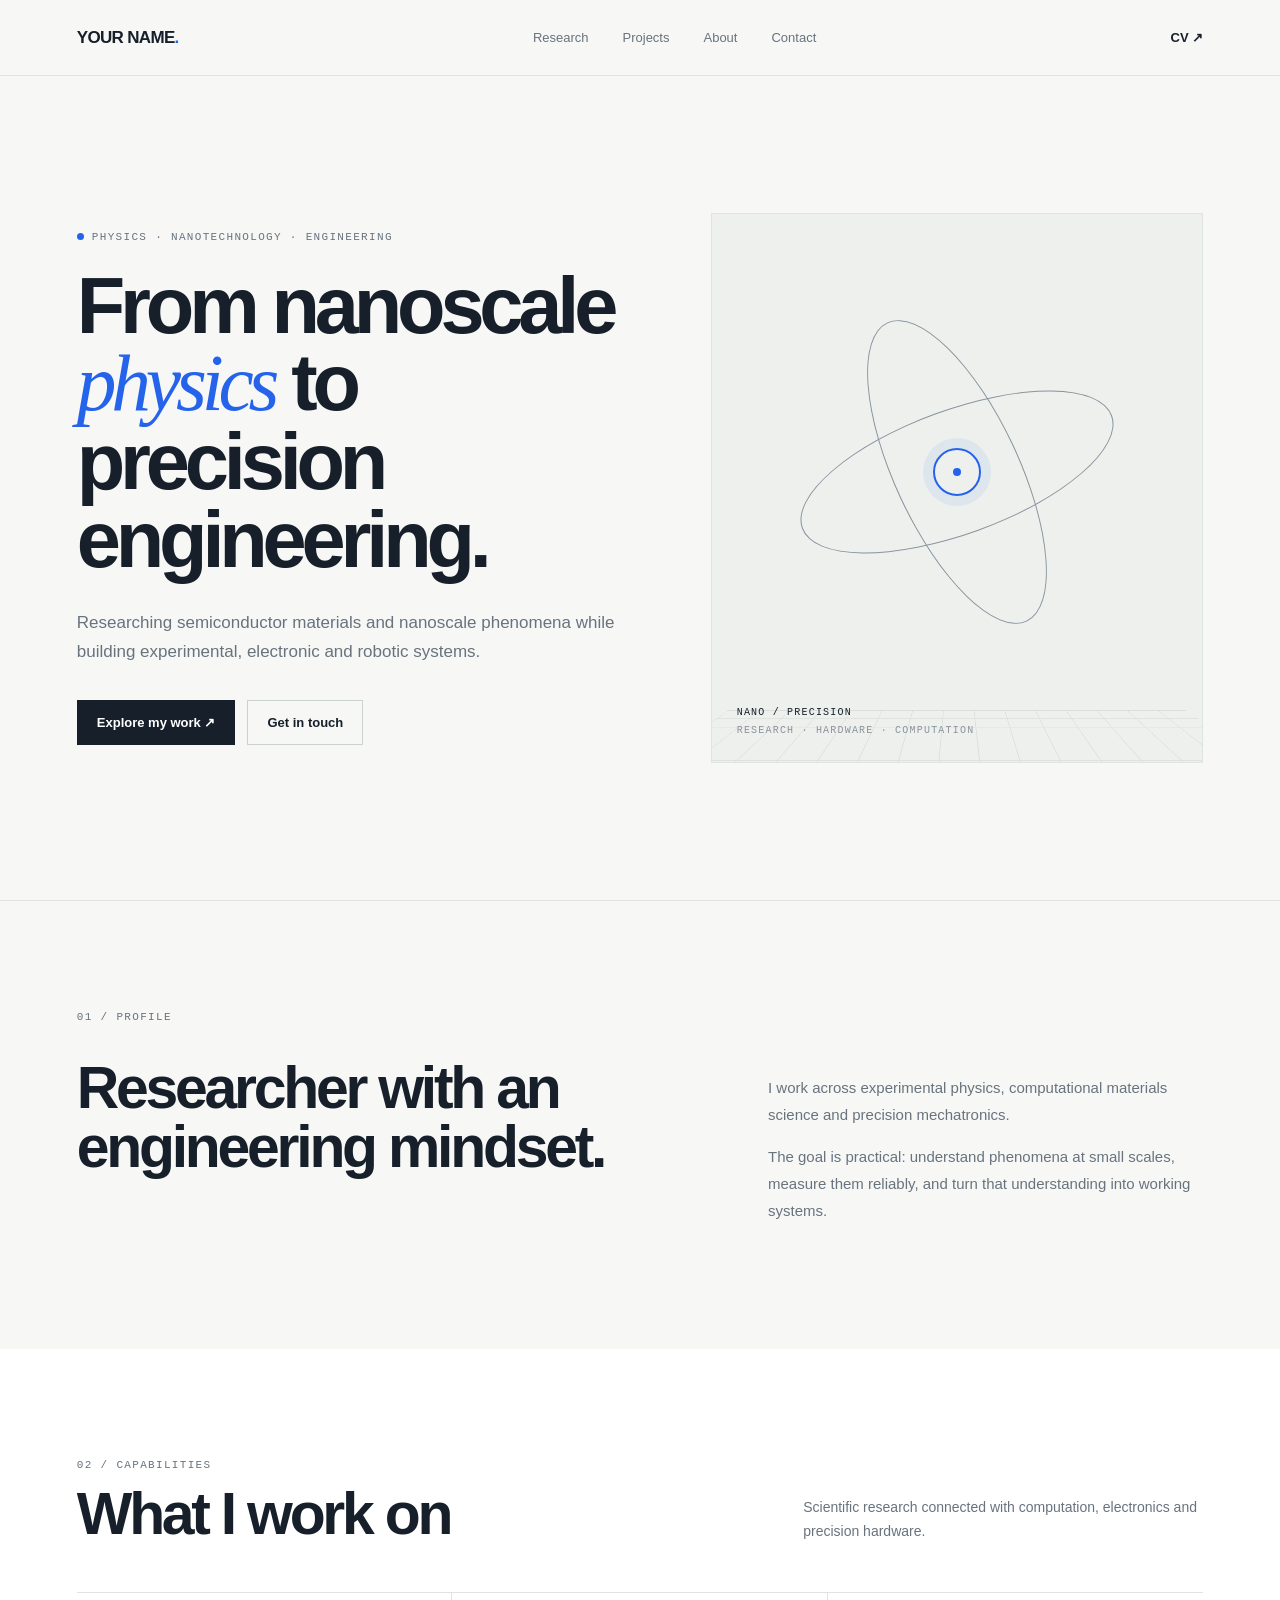
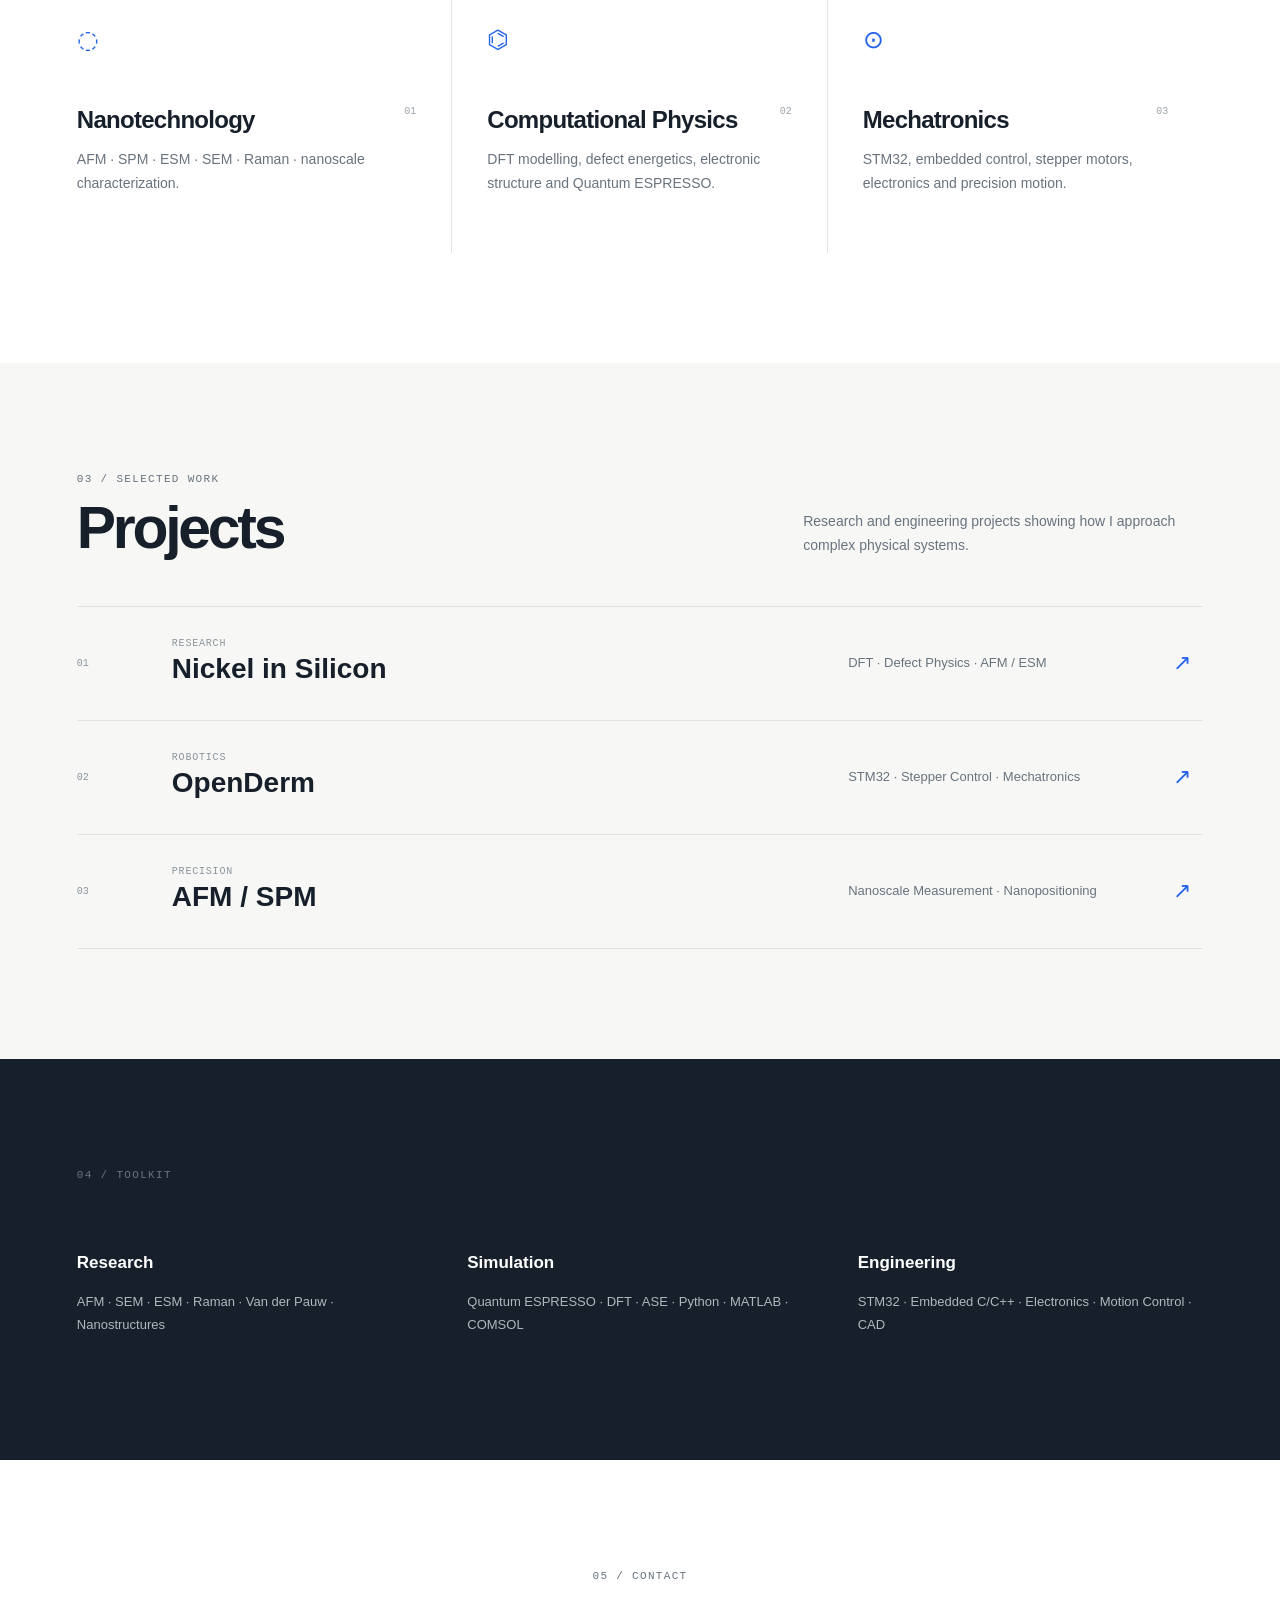
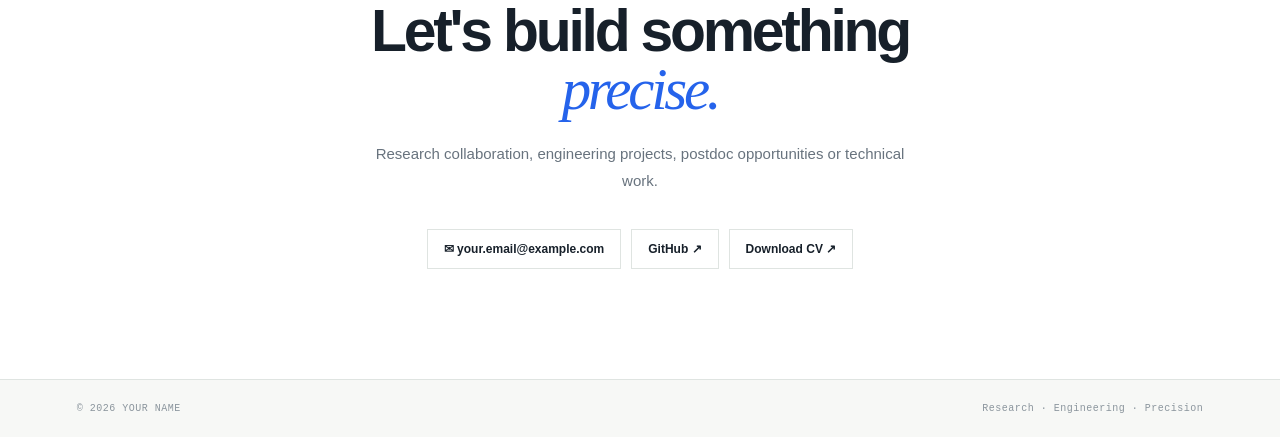
==== index.html @ 4d1fd1a1 "Add files via upload" ====
<!DOCTYPE html>
<html lang="en">
<head>
<meta charset="UTF-8">
<meta name="viewport" content="width=device-width, initial-scale=1.0">
<title>Your Name — Research & Engineering</title>
<style>
:root{
  --bg:#f7f8f6; --paper:#fff; --ink:#17202a; --muted:#68737e;
  --line:#dfe4e1; --accent:#2563eb; --soft:#edf3ff;
}
*{box-sizing:border-box}
html{scroll-behavior:smooth}
body{margin:0;background:var(--bg);color:var(--ink);font-family:Inter,Arial,sans-serif}
a{text-decoration:none;color:inherit}
.nav{position:sticky;top:0;z-index:20;height:76px;padding:0 6vw;display:flex;align-items:center;justify-content:space-between;background:rgba(247,248,246,.93);backdrop-filter:blur(12px);border-bottom:1px solid var(--line)}
.logo{font-size:17px;font-weight:700;letter-spacing:-.04em}.logo b{color:var(--accent)}
.navlinks{display:flex;gap:34px;font-size:13px;color:var(--muted)}
.navlinks a:hover{color:var(--ink)}
.cv{font-size:13px;font-weight:700}
.hero{max-width:1450px;margin:auto;min-height:calc(100vh - 76px);padding:8vh 6vw;display:grid;grid-template-columns:1.05fr .95fr;gap:7vw;align-items:center}
.kicker{font:11px "Courier New",monospace;letter-spacing:.12em;color:var(--muted)}
.kicker i{display:inline-block;width:7px;height:7px;background:var(--accent);border-radius:50%;margin-right:8px}
h1{font-size:clamp(52px,6.2vw,88px);line-height:.98;letter-spacing:-.065em;margin:24px 0 30px;font-weight:700}
h1 em,h2 em{font-family:Georgia,serif;font-weight:400;color:var(--accent)}
.lead{max-width:590px;color:var(--muted);font-size:17px;line-height:1.7}
.actions{display:flex;gap:12px;margin-top:34px}
.btn{padding:14px 19px;border:1px solid #ccd3cf;font-size:13px;font-weight:700;display:inline-flex;gap:9px;align-items:center}
.btn.primary{background:var(--ink);color:#fff;border-color:var(--ink)}
.btn.secondary:hover{background:#fff}
.visual{height:550px;border:1px solid var(--line);background:#edf0ed;position:relative;overflow:hidden}
.grid{position:absolute;inset:-20%;background-image:linear-gradient(#d9dfdb 1px,transparent 1px),linear-gradient(90deg,#d9dfdb 1px,transparent 1px);background-size:46px 46px;transform:perspective(550px) rotateX(60deg) scale(1.35);transform-origin:center bottom;top:32%}
.orbit{position:absolute;left:50%;top:47%;width:330px;height:125px;border:1px solid #87939e;border-radius:50%;transform:translate(-50%,-50%) rotate(-20deg)}
.orbit.two{transform:translate(-50%,-50%) rotate(65deg)}
.core{position:absolute;left:50%;top:47%;width:48px;height:48px;border:2px solid var(--accent);border-radius:50%;transform:translate(-50%,-50%);box-shadow:0 0 0 10px rgba(37,99,235,.07)}
.core:after{content:"";position:absolute;left:50%;top:50%;width:8px;height:8px;border-radius:50%;background:var(--accent);transform:translate(-50%,-50%)}
.vlabel{position:absolute;left:25px;bottom:22px;font:10px/1.8 "Courier New",monospace;letter-spacing:.12em}
.vlabel span{color:#8a949c}
section{padding:110px 6vw;max-width:1450px;margin:auto}
.profile{border-top:1px solid var(--line)}
.profilegrid{display:grid;grid-template-columns:1.15fr .85fr;gap:8vw;margin-top:36px}
h2{font-size:clamp(40px,4.6vw,64px);line-height:1;letter-spacing:-.055em;margin:0}
.copy{color:var(--muted);font-size:15px;line-height:1.8}
.capabilities{background:#fff;max-width:none}
.cap-inner,.projects-inner,.skills-inner{max-width:1330px;margin:auto}
.sectionhead{display:flex;justify-content:space-between;align-items:end;gap:30px;margin-bottom:48px}
.sectionhead>p{max-width:400px;color:var(--muted);font-size:14px;line-height:1.7;margin:0}
.cards{display:grid;grid-template-columns:repeat(3,1fr);border-top:1px solid var(--line)}
.card{padding:32px 35px 28px 0;border-right:1px solid var(--line);min-height:260px}
.card+.card{padding-left:35px}.card:last-child{border-right:0}
.card .num{float:right;font:10px "Courier New";color:#9ca5ac}
.icon{font-size:25px;color:var(--accent);margin-bottom:52px}
.card h3{font-size:24px;margin:0 0 12px;letter-spacing:-.03em}.card p{font-size:14px;color:var(--muted);line-height:1.7}
.projectrow{display:grid;grid-template-columns:70px 1fr 300px 30px;gap:25px;align-items:center;padding:31px 0;border-top:1px solid var(--line)}
.projectrow:last-child{border-bottom:1px solid var(--line)}
.pnum,.ptype{font:10px "Courier New";color:#8b959d}.ptype{letter-spacing:.08em}
.projectrow h3{font-size:28px;margin:4px 0}.projectrow p{margin:0;color:var(--muted);font-size:13px;line-height:1.6}.arrow{font-size:22px;color:var(--accent)}
.skills{background:var(--ink);color:#fff;max-width:none}
.skillgrid{display:grid;grid-template-columns:repeat(3,1fr);gap:45px;margin-top:55px}
.skill h3{font-size:17px}.skill p{color:#aeb7bf;line-height:1.8;font-size:13px}
.contact{text-align:center;background:#fff;max-width:none}
.contact h2{margin:20px 0}.contact .copy{max-width:550px;margin:0 auto 35px}
.links{display:flex;justify-content:center;flex-wrap:wrap;gap:10px}.links a{border:1px solid var(--line);padding:12px 16px;font-size:12px;font-weight:600}.links a:hover{background:var(--bg)}
footer{border-top:1px solid var(--line);padding:23px 6vw;display:flex;justify-content:space-between;color:#8b959d;font:10px "Courier New";letter-spacing:.05em}
@media(max-width:850px){
 .nav{padding:0 5vw}.navlinks{display:none}
 .hero{grid-template-columns:1fr;padding:65px 5vw}.visual{height:390px}
 section{padding:75px 5vw}.profilegrid,.cards,.skillgrid{grid-template-columns:1fr}
 .card,.card+.card{padding:28px 0;border-right:0;border-bottom:1px solid var(--line)}.card:last-child{border-bottom:0}
 .sectionhead{display:block}.sectionhead>p{margin-top:20px}
 .projectrow{grid-template-columns:42px 1fr 25px}.projectrow p{display:none}
 footer{flex-direction:column;gap:8px}
}
</style>
</head>
<body>

<header class="nav">
  <a class="logo" href="#">YOUR NAME<b>.</b></a>
  <nav class="navlinks">
    <a href="#research">Research</a>
    <a href="#projects">Projects</a>
    <a href="#about">About</a>
    <a href="#contact">Contact</a>
  </nav>
  <a class="cv" href="#contact">CV ↗</a>
</header>

<main>
<section class="hero">
  <div>
    <div class="kicker"><i></i>PHYSICS · NANOTECHNOLOGY · ENGINEERING</div>
    <h1>From nanoscale<br><em>physics</em> to precision<br>engineering.</h1>
    <p class="lead">Researching semiconductor materials and nanoscale phenomena while building experimental, electronic and robotic systems.</p>
    <div class="actions">
      <a class="btn primary" href="#projects">Explore my work ↗</a>
      <a class="btn secondary" href="#contact">Get in touch</a>
    </div>
  </div>
  <div class="visual">
    <div class="grid"></div>
    <div class="orbit"></div><div class="orbit two"></div><div class="core"></div>
    <div class="vlabel">NANO / PRECISION<br><span>RESEARCH · HARDWARE · COMPUTATION</span></div>
  </div>
</section>

<section class="profile" id="about">
  <div class="kicker">01 / PROFILE</div>
  <div class="profilegrid">
    <h2>Researcher with an<br><span>engineering mindset.</span></h2>
    <div class="copy">
      <p>I work across experimental physics, computational materials science and precision mechatronics.</p>
      <p>The goal is practical: understand phenomena at small scales, measure them reliably, and turn that understanding into working systems.</p>
    </div>
  </div>
</section>

<section class="capabilities" id="research">
<div class="cap-inner">
  <div class="sectionhead">
    <div><div class="kicker">02 / CAPABILITIES</div><h2 style="margin-top:14px">What I work on</h2></div>
    <p>Scientific research connected with computation, electronics and precision hardware.</p>
  </div>
  <div class="cards">
    <article class="card"><div class="icon">◌</div><span class="num">01</span><h3>Nanotechnology</h3><p>AFM · SPM · ESM · SEM · Raman · nanoscale characterization.</p></article>
    <article class="card"><div class="icon">⌬</div><span class="num">02</span><h3>Computational Physics</h3><p>DFT modelling, defect energetics, electronic structure and Quantum ESPRESSO.</p></article>
    <article class="card"><div class="icon">⊙</div><span class="num">03</span><h3>Mechatronics</h3><p>STM32, embedded control, stepper motors, electronics and precision motion.</p></article>
  </div>
</div>
</section>

<section class="projects" id="projects">
<div class="projects-inner">
  <div class="sectionhead">
    <div><div class="kicker">03 / SELECTED WORK</div><h2 style="margin-top:14px">Projects</h2></div>
    <p>Research and engineering projects showing how I approach complex physical systems.</p>
  </div>
  <div class="projectrow"><div class="pnum">01</div><div><div class="ptype">RESEARCH</div><h3>Nickel in Silicon</h3></div><p>DFT · Defect Physics · AFM / ESM</p><div class="arrow">↗</div></div>
  <div class="projectrow"><div class="pnum">02</div><div><div class="ptype">ROBOTICS</div><h3>OpenDerm</h3></div><p>STM32 · Stepper Control · Mechatronics</p><div class="arrow">↗</div></div>
  <div class="projectrow"><div class="pnum">03</div><div><div class="ptype">PRECISION</div><h3>AFM / SPM</h3></div><p>Nanoscale Measurement · Nanopositioning</p><div class="arrow">↗</div></div>
</div>
</section>

<section class="skills">
<div class="skills-inner">
  <div class="kicker">04 / TOOLKIT</div>
  <div class="skillgrid">
    <div class="skill"><h3>Research</h3><p>AFM · SEM · ESM · Raman · Van der Pauw · Nanostructures</p></div>
    <div class="skill"><h3>Simulation</h3><p>Quantum ESPRESSO · DFT · ASE · Python · MATLAB · COMSOL</p></div>
    <div class="skill"><h3>Engineering</h3><p>STM32 · Embedded C/C++ · Electronics · Motion Control · CAD</p></div>
  </div>
</div>
</section>

<section class="contact" id="contact">
  <div class="kicker">05 / CONTACT</div>
  <h2>Let's build something<br><em>precise.</em></h2>
  <p class="copy">Research collaboration, engineering projects, postdoc opportunities or technical work.</p>
  <div class="links">
    <a href="mailto:your.email@example.com">✉ your.email@example.com</a>
    <a href="#">GitHub ↗</a>
    <a href="#">Download CV ↗</a>
  </div>
</section>
</main>

<footer><span>© 2026 YOUR NAME</span><span>Research · Engineering · Precision</span></footer>
</body>
</html>
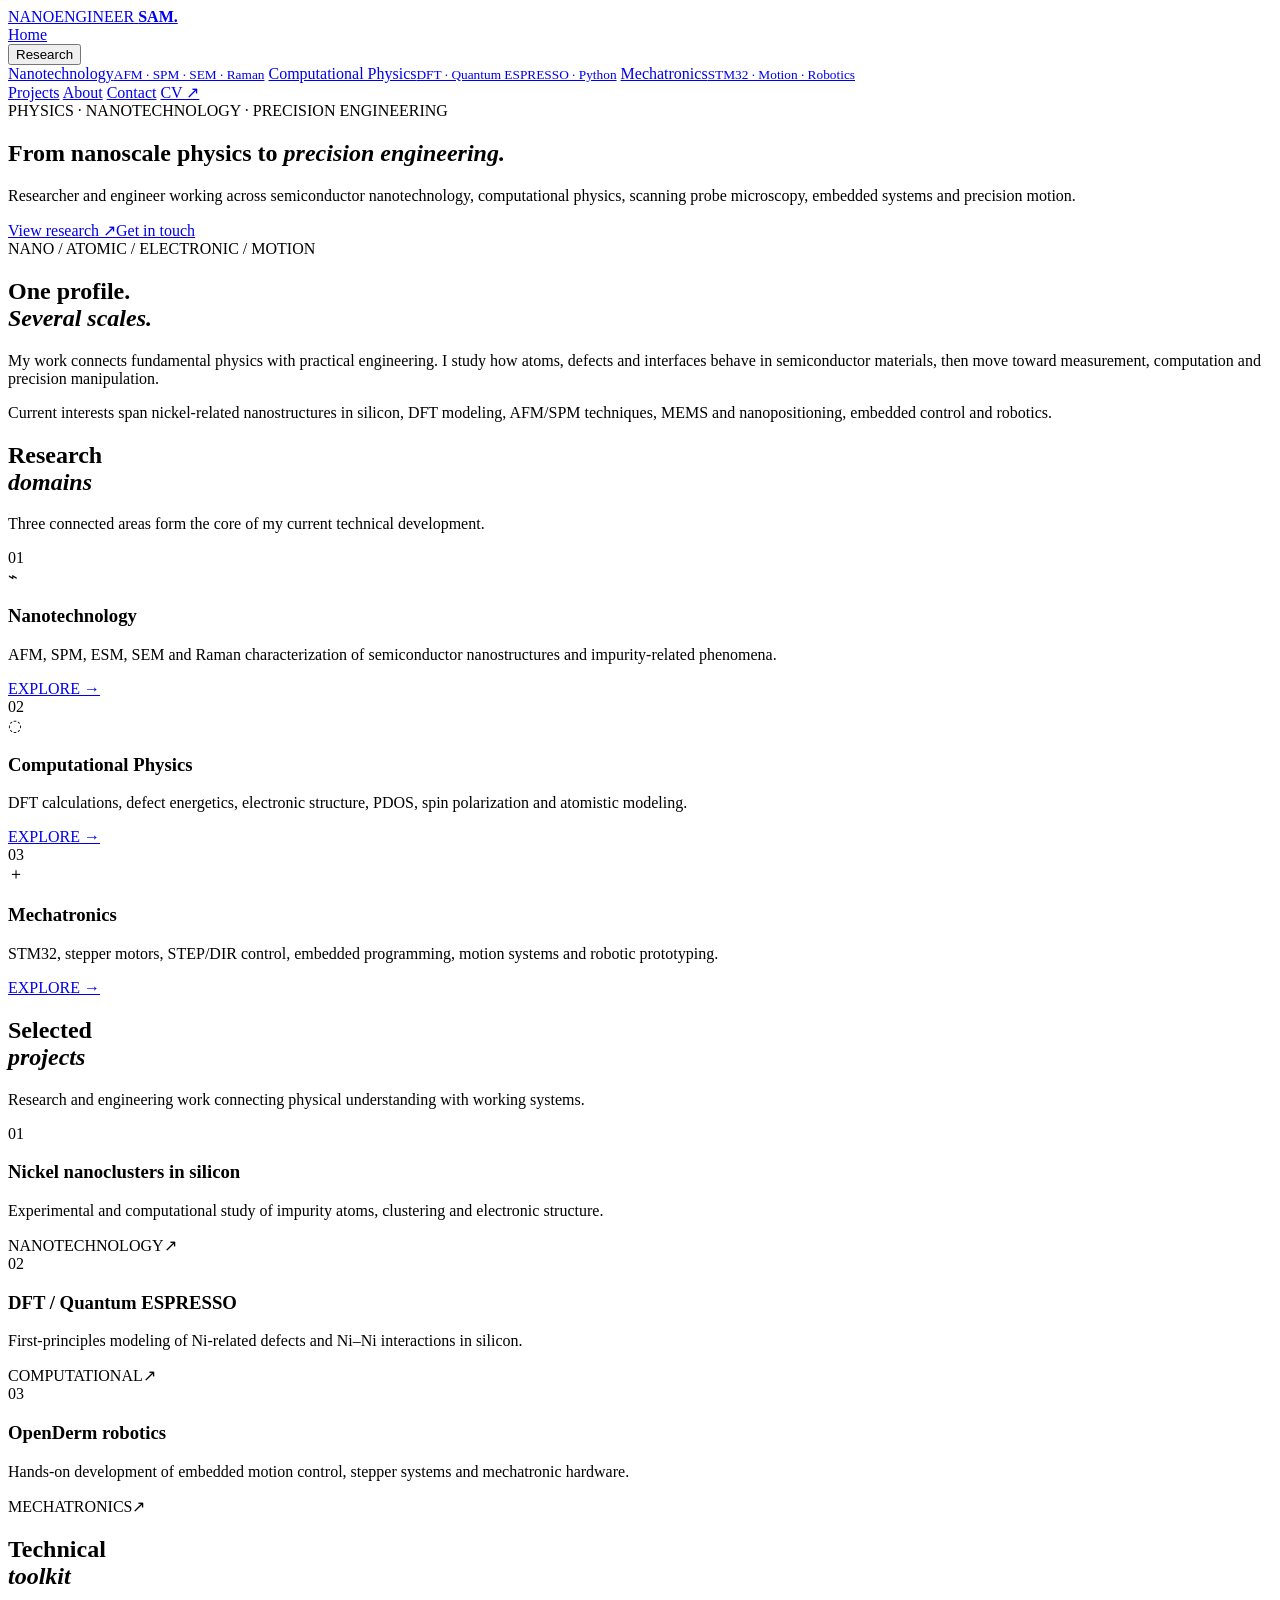
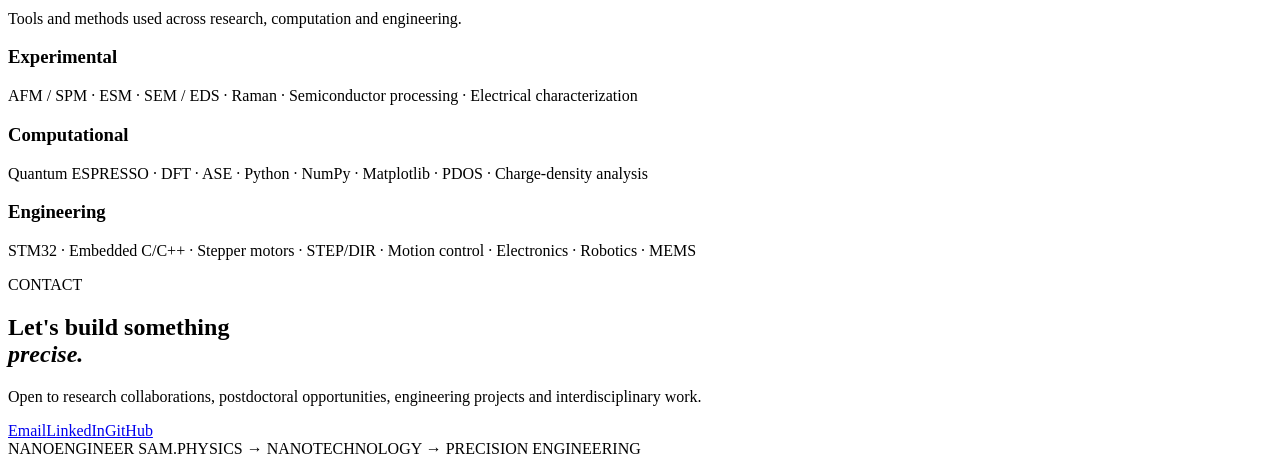
==== commit 16cdc2c6: "Update index.html" ====
--- a/index.html
+++ b/index.html
@@ -1,169 +1,38 @@
-<!DOCTYPE html>
-<html lang="en">
-<head>
-<meta charset="UTF-8">
-<meta name="viewport" content="width=device-width, initial-scale=1.0">
-<title>Your Name — Research & Engineering</title>
-<style>
-:root{
-  --bg:#f7f8f6; --paper:#fff; --ink:#17202a; --muted:#68737e;
-  --line:#dfe4e1; --accent:#2563eb; --soft:#edf3ff;
-}
-*{box-sizing:border-box}
-html{scroll-behavior:smooth}
-body{margin:0;background:var(--bg);color:var(--ink);font-family:Inter,Arial,sans-serif}
-a{text-decoration:none;color:inherit}
-.nav{position:sticky;top:0;z-index:20;height:76px;padding:0 6vw;display:flex;align-items:center;justify-content:space-between;background:rgba(247,248,246,.93);backdrop-filter:blur(12px);border-bottom:1px solid var(--line)}
-.logo{font-size:17px;font-weight:700;letter-spacing:-.04em}.logo b{color:var(--accent)}
-.navlinks{display:flex;gap:34px;font-size:13px;color:var(--muted)}
-.navlinks a:hover{color:var(--ink)}
-.cv{font-size:13px;font-weight:700}
-.hero{max-width:1450px;margin:auto;min-height:calc(100vh - 76px);padding:8vh 6vw;display:grid;grid-template-columns:1.05fr .95fr;gap:7vw;align-items:center}
-.kicker{font:11px "Courier New",monospace;letter-spacing:.12em;color:var(--muted)}
-.kicker i{display:inline-block;width:7px;height:7px;background:var(--accent);border-radius:50%;margin-right:8px}
-h1{font-size:clamp(52px,6.2vw,88px);line-height:.98;letter-spacing:-.065em;margin:24px 0 30px;font-weight:700}
-h1 em,h2 em{font-family:Georgia,serif;font-weight:400;color:var(--accent)}
-.lead{max-width:590px;color:var(--muted);font-size:17px;line-height:1.7}
-.actions{display:flex;gap:12px;margin-top:34px}
-.btn{padding:14px 19px;border:1px solid #ccd3cf;font-size:13px;font-weight:700;display:inline-flex;gap:9px;align-items:center}
-.btn.primary{background:var(--ink);color:#fff;border-color:var(--ink)}
-.btn.secondary:hover{background:#fff}
-.visual{height:550px;border:1px solid var(--line);background:#edf0ed;position:relative;overflow:hidden}
-.grid{position:absolute;inset:-20%;background-image:linear-gradient(#d9dfdb 1px,transparent 1px),linear-gradient(90deg,#d9dfdb 1px,transparent 1px);background-size:46px 46px;transform:perspective(550px) rotateX(60deg) scale(1.35);transform-origin:center bottom;top:32%}
-.orbit{position:absolute;left:50%;top:47%;width:330px;height:125px;border:1px solid #87939e;border-radius:50%;transform:translate(-50%,-50%) rotate(-20deg)}
-.orbit.two{transform:translate(-50%,-50%) rotate(65deg)}
-.core{position:absolute;left:50%;top:47%;width:48px;height:48px;border:2px solid var(--accent);border-radius:50%;transform:translate(-50%,-50%);box-shadow:0 0 0 10px rgba(37,99,235,.07)}
-.core:after{content:"";position:absolute;left:50%;top:50%;width:8px;height:8px;border-radius:50%;background:var(--accent);transform:translate(-50%,-50%)}
-.vlabel{position:absolute;left:25px;bottom:22px;font:10px/1.8 "Courier New",monospace;letter-spacing:.12em}
-.vlabel span{color:#8a949c}
-section{padding:110px 6vw;max-width:1450px;margin:auto}
-.profile{border-top:1px solid var(--line)}
-.profilegrid{display:grid;grid-template-columns:1.15fr .85fr;gap:8vw;margin-top:36px}
-h2{font-size:clamp(40px,4.6vw,64px);line-height:1;letter-spacing:-.055em;margin:0}
-.copy{color:var(--muted);font-size:15px;line-height:1.8}
-.capabilities{background:#fff;max-width:none}
-.cap-inner,.projects-inner,.skills-inner{max-width:1330px;margin:auto}
-.sectionhead{display:flex;justify-content:space-between;align-items:end;gap:30px;margin-bottom:48px}
-.sectionhead>p{max-width:400px;color:var(--muted);font-size:14px;line-height:1.7;margin:0}
-.cards{display:grid;grid-template-columns:repeat(3,1fr);border-top:1px solid var(--line)}
-.card{padding:32px 35px 28px 0;border-right:1px solid var(--line);min-height:260px}
-.card+.card{padding-left:35px}.card:last-child{border-right:0}
-.card .num{float:right;font:10px "Courier New";color:#9ca5ac}
-.icon{font-size:25px;color:var(--accent);margin-bottom:52px}
-.card h3{font-size:24px;margin:0 0 12px;letter-spacing:-.03em}.card p{font-size:14px;color:var(--muted);line-height:1.7}
-.projectrow{display:grid;grid-template-columns:70px 1fr 300px 30px;gap:25px;align-items:center;padding:31px 0;border-top:1px solid var(--line)}
-.projectrow:last-child{border-bottom:1px solid var(--line)}
-.pnum,.ptype{font:10px "Courier New";color:#8b959d}.ptype{letter-spacing:.08em}
-.projectrow h3{font-size:28px;margin:4px 0}.projectrow p{margin:0;color:var(--muted);font-size:13px;line-height:1.6}.arrow{font-size:22px;color:var(--accent)}
-.skills{background:var(--ink);color:#fff;max-width:none}
-.skillgrid{display:grid;grid-template-columns:repeat(3,1fr);gap:45px;margin-top:55px}
-.skill h3{font-size:17px}.skill p{color:#aeb7bf;line-height:1.8;font-size:13px}
-.contact{text-align:center;background:#fff;max-width:none}
-.contact h2{margin:20px 0}.contact .copy{max-width:550px;margin:0 auto 35px}
-.links{display:flex;justify-content:center;flex-wrap:wrap;gap:10px}.links a{border:1px solid var(--line);padding:12px 16px;font-size:12px;font-weight:600}.links a:hover{background:var(--bg)}
-footer{border-top:1px solid var(--line);padding:23px 6vw;display:flex;justify-content:space-between;color:#8b959d;font:10px "Courier New";letter-spacing:.05em}
-@media(max-width:850px){
- .nav{padding:0 5vw}.navlinks{display:none}
- .hero{grid-template-columns:1fr;padding:65px 5vw}.visual{height:390px}
- section{padding:75px 5vw}.profilegrid,.cards,.skillgrid{grid-template-columns:1fr}
- .card,.card+.card{padding:28px 0;border-right:0;border-bottom:1px solid var(--line)}.card:last-child{border-bottom:0}
- .sectionhead{display:block}.sectionhead>p{margin-top:20px}
- .projectrow{grid-template-columns:42px 1fr 25px}.projectrow p{display:none}
- footer{flex-direction:column;gap:8px}
-}
-</style>
-</head>
-<body>
-
-<header class="nav">
-  <a class="logo" href="#">YOUR NAME<b>.</b></a>
+<!DOCTYPE html><html lang="en"><head><meta charset="UTF-8"><meta name="viewport" content="width=device-width,initial-scale=1.0"><title>Nanoengineer Sam — Physics · Nanotechnology · Robotics</title><link rel="stylesheet" href="style.css"></head><body><header class="nav">
+  <a class="logo" href="index.html">NANOENGINEER <b>SAM.</b></a>
   <nav class="navlinks">
-    <a href="#research">Research</a>
-    <a href="#projects">Projects</a>
-    <a href="#about">About</a>
-    <a href="#contact">Contact</a>
+    <a href="index.html">Home</a>
+    <div class="dropdown">
+      <button class="dropdown-button">Research</button>
+      <div class="dropdown-menu">
+        <a href="nanotechnology.html">Nanotechnology<small>AFM · SPM · SEM · Raman</small></a>
+        <a href="computational-physics.html">Computational Physics<small>DFT · Quantum ESPRESSO · Python</small></a>
+        <a href="mechatronics.html">Mechatronics<small>STM32 · Motion · Robotics</small></a>
+      </div>
+    </div>
+    <a href="index.html#projects">Projects</a>
+    <a href="index.html#about">About</a>
+    <a href="index.html#contact">Contact</a>
+    <a class="cv" href="#" title="Add your CV PDF link here">CV ↗</a>
   </nav>
-  <a class="cv" href="#contact">CV ↗</a>
 </header>
-
-<main>
-<section class="hero">
-  <div>
-    <div class="kicker"><i></i>PHYSICS · NANOTECHNOLOGY · ENGINEERING</div>
-    <h1>From nanoscale<br><em>physics</em> to precision<br>engineering.</h1>
-    <p class="lead">Researching semiconductor materials and nanoscale phenomena while building experimental, electronic and robotic systems.</p>
-    <div class="actions">
-      <a class="btn primary" href="#projects">Explore my work ↗</a>
-      <a class="btn secondary" href="#contact">Get in touch</a>
-    </div>
-  </div>
-  <div class="visual">
-    <div class="grid"></div>
-    <div class="orbit"></div><div class="orbit two"></div><div class="core"></div>
-    <div class="vlabel">NANO / PRECISION<br><span>RESEARCH · HARDWARE · COMPUTATION</span></div>
-  </div>
-</section>
-
-<section class="profile" id="about">
-  <div class="kicker">01 / PROFILE</div>
-  <div class="profilegrid">
-    <h2>Researcher with an<br><span>engineering mindset.</span></h2>
-    <div class="copy">
-      <p>I work across experimental physics, computational materials science and precision mechatronics.</p>
-      <p>The goal is practical: understand phenomena at small scales, measure them reliably, and turn that understanding into working systems.</p>
-    </div>
-  </div>
-</section>
-
-<section class="capabilities" id="research">
-<div class="cap-inner">
-  <div class="sectionhead">
-    <div><div class="kicker">02 / CAPABILITIES</div><h2 style="margin-top:14px">What I work on</h2></div>
-    <p>Scientific research connected with computation, electronics and precision hardware.</p>
-  </div>
-  <div class="cards">
-    <article class="card"><div class="icon">◌</div><span class="num">01</span><h3>Nanotechnology</h3><p>AFM · SPM · ESM · SEM · Raman · nanoscale characterization.</p></article>
-    <article class="card"><div class="icon">⌬</div><span class="num">02</span><h3>Computational Physics</h3><p>DFT modelling, defect energetics, electronic structure and Quantum ESPRESSO.</p></article>
-    <article class="card"><div class="icon">⊙</div><span class="num">03</span><h3>Mechatronics</h3><p>STM32, embedded control, stepper motors, electronics and precision motion.</p></article>
-  </div>
-</div>
-</section>
-
-<section class="projects" id="projects">
-<div class="projects-inner">
-  <div class="sectionhead">
-    <div><div class="kicker">03 / SELECTED WORK</div><h2 style="margin-top:14px">Projects</h2></div>
-    <p>Research and engineering projects showing how I approach complex physical systems.</p>
-  </div>
-  <div class="projectrow"><div class="pnum">01</div><div><div class="ptype">RESEARCH</div><h3>Nickel in Silicon</h3></div><p>DFT · Defect Physics · AFM / ESM</p><div class="arrow">↗</div></div>
-  <div class="projectrow"><div class="pnum">02</div><div><div class="ptype">ROBOTICS</div><h3>OpenDerm</h3></div><p>STM32 · Stepper Control · Mechatronics</p><div class="arrow">↗</div></div>
-  <div class="projectrow"><div class="pnum">03</div><div><div class="ptype">PRECISION</div><h3>AFM / SPM</h3></div><p>Nanoscale Measurement · Nanopositioning</p><div class="arrow">↗</div></div>
-</div>
-</section>
-
-<section class="skills">
-<div class="skills-inner">
-  <div class="kicker">04 / TOOLKIT</div>
-  <div class="skillgrid">
-    <div class="skill"><h3>Research</h3><p>AFM · SEM · ESM · Raman · Van der Pauw · Nanostructures</p></div>
-    <div class="skill"><h3>Simulation</h3><p>Quantum ESPRESSO · DFT · ASE · Python · MATLAB · COMSOL</p></div>
-    <div class="skill"><h3>Engineering</h3><p>STM32 · Embedded C/C++ · Electronics · Motion Control · CAD</p></div>
-  </div>
-</div>
-</section>
-
-<section class="contact" id="contact">
-  <div class="kicker">05 / CONTACT</div>
-  <h2>Let's build something<br><em>precise.</em></h2>
-  <p class="copy">Research collaboration, engineering projects, postdoc opportunities or technical work.</p>
-  <div class="links">
-    <a href="mailto:your.email@example.com">✉ your.email@example.com</a>
-    <a href="#">GitHub ↗</a>
-    <a href="#">Download CV ↗</a>
-  </div>
-</section>
-</main>
-
-<footer><span>© 2026 YOUR NAME</span><span>Research · Engineering · Precision</span></footer>
-</body>
-</html>+<main class="page">
+<section class="hero"><div><div class="kicker"><i></i>PHYSICS · NANOTECHNOLOGY · PRECISION ENGINEERING</div><h1>From nanoscale physics to <em>precision engineering.</em></h1><p class="lead">Researcher and engineer working across semiconductor nanotechnology, computational physics, scanning probe microscopy, embedded systems and precision motion.</p><div class="actions"><a class="btn primary" href="#projects">View research ↗</a><a class="btn" href="#contact">Get in touch</a></div></div><div class="visual"><div class="grid"></div><div class="orbit"></div><div class="orbit two"></div><div class="core"></div><div class="vlabel">NANO / ATOMIC / ELECTRONIC / MOTION</div></div></section>
+<section class="profile" id="about"><div class="profilegrid"><h2>One profile.<br><em>Several scales.</em></h2><div><p class="copy">My work connects fundamental physics with practical engineering. I study how atoms, defects and interfaces behave in semiconductor materials, then move toward measurement, computation and precision manipulation.</p><p class="copy">Current interests span nickel-related nanostructures in silicon, DFT modeling, AFM/SPM techniques, MEMS and nanopositioning, embedded control and robotics.</p></div></div></section>
+<section class="capabilities"><div class="inner"><div class="sectionhead"><h2>Research<br><em>domains</em></h2><p>Three connected areas form the core of my current technical development.</p></div><div class="cards">
+<div class="card"><span class="num">01</span><div class="icon">⌁</div><h3>Nanotechnology</h3><p>AFM, SPM, ESM, SEM and Raman characterization of semiconductor nanostructures and impurity-related phenomena.</p><a href="nanotechnology.html" class="ptype">EXPLORE →</a></div>
+<div class="card"><span class="num">02</span><div class="icon">◌</div><h3>Computational Physics</h3><p>DFT calculations, defect energetics, electronic structure, PDOS, spin polarization and atomistic modeling.</p><a href="computational-physics.html" class="ptype">EXPLORE →</a></div>
+<div class="card"><span class="num">03</span><div class="icon">＋</div><h3>Mechatronics</h3><p>STM32, stepper motors, STEP/DIR control, embedded programming, motion systems and robotic prototyping.</p><a href="mechatronics.html" class="ptype">EXPLORE →</a></div>
+</div></div></section>
+<section class="projects" id="projects"><div class="inner"><div class="sectionhead"><h2>Selected<br><em>projects</em></h2><p>Research and engineering work connecting physical understanding with working systems.</p></div>
+<div class="projectrow"><span class="pnum">01</span><div><h3>Nickel nanoclusters in silicon</h3><p>Experimental and computational study of impurity atoms, clustering and electronic structure.</p></div><span class="ptype">NANOTECHNOLOGY</span><span class="arrow">↗</span></div>
+<div class="projectrow"><span class="pnum">02</span><div><h3>DFT / Quantum ESPRESSO</h3><p>First-principles modeling of Ni-related defects and Ni–Ni interactions in silicon.</p></div><span class="ptype">COMPUTATIONAL</span><span class="arrow">↗</span></div>
+<div class="projectrow"><span class="pnum">03</span><div><h3>OpenDerm robotics</h3><p>Hands-on development of embedded motion control, stepper systems and mechatronic hardware.</p></div><span class="ptype">MECHATRONICS</span><span class="arrow">↗</span></div>
+</div></section>
+<section class="skills"><div class="inner"><div class="sectionhead"><h2>Technical<br><em>toolkit</em></h2><p>Tools and methods used across research, computation and engineering.</p></div><div class="skillgrid">
+<div class="skill"><h3>Experimental</h3><p>AFM / SPM · ESM · SEM / EDS · Raman · Semiconductor processing · Electrical characterization</p></div>
+<div class="skill"><h3>Computational</h3><p>Quantum ESPRESSO · DFT · ASE · Python · NumPy · Matplotlib · PDOS · Charge-density analysis</p></div>
+<div class="skill"><h3>Engineering</h3><p>STM32 · Embedded C/C++ · Stepper motors · STEP/DIR · Motion control · Electronics · Robotics · MEMS</p></div>
+</div></div></section>
+<section class="contact" id="contact"><div class="inner"><div class="kicker">CONTACT</div><h2>Let's build something<br><em>precise.</em></h2><p class="copy">Open to research collaborations, postdoctoral opportunities, engineering projects and interdisciplinary work.</p><div class="links"><a href="mailto:your.email@example.com">Email</a><a href="#" title="Add your LinkedIn URL">LinkedIn</a><a href="#" title="Add your GitHub URL">GitHub</a></div></div></section>
+</main><footer><span>NANOENGINEER SAM.</span><span>PHYSICS → NANOTECHNOLOGY → PRECISION ENGINEERING</span></footer></body></html>
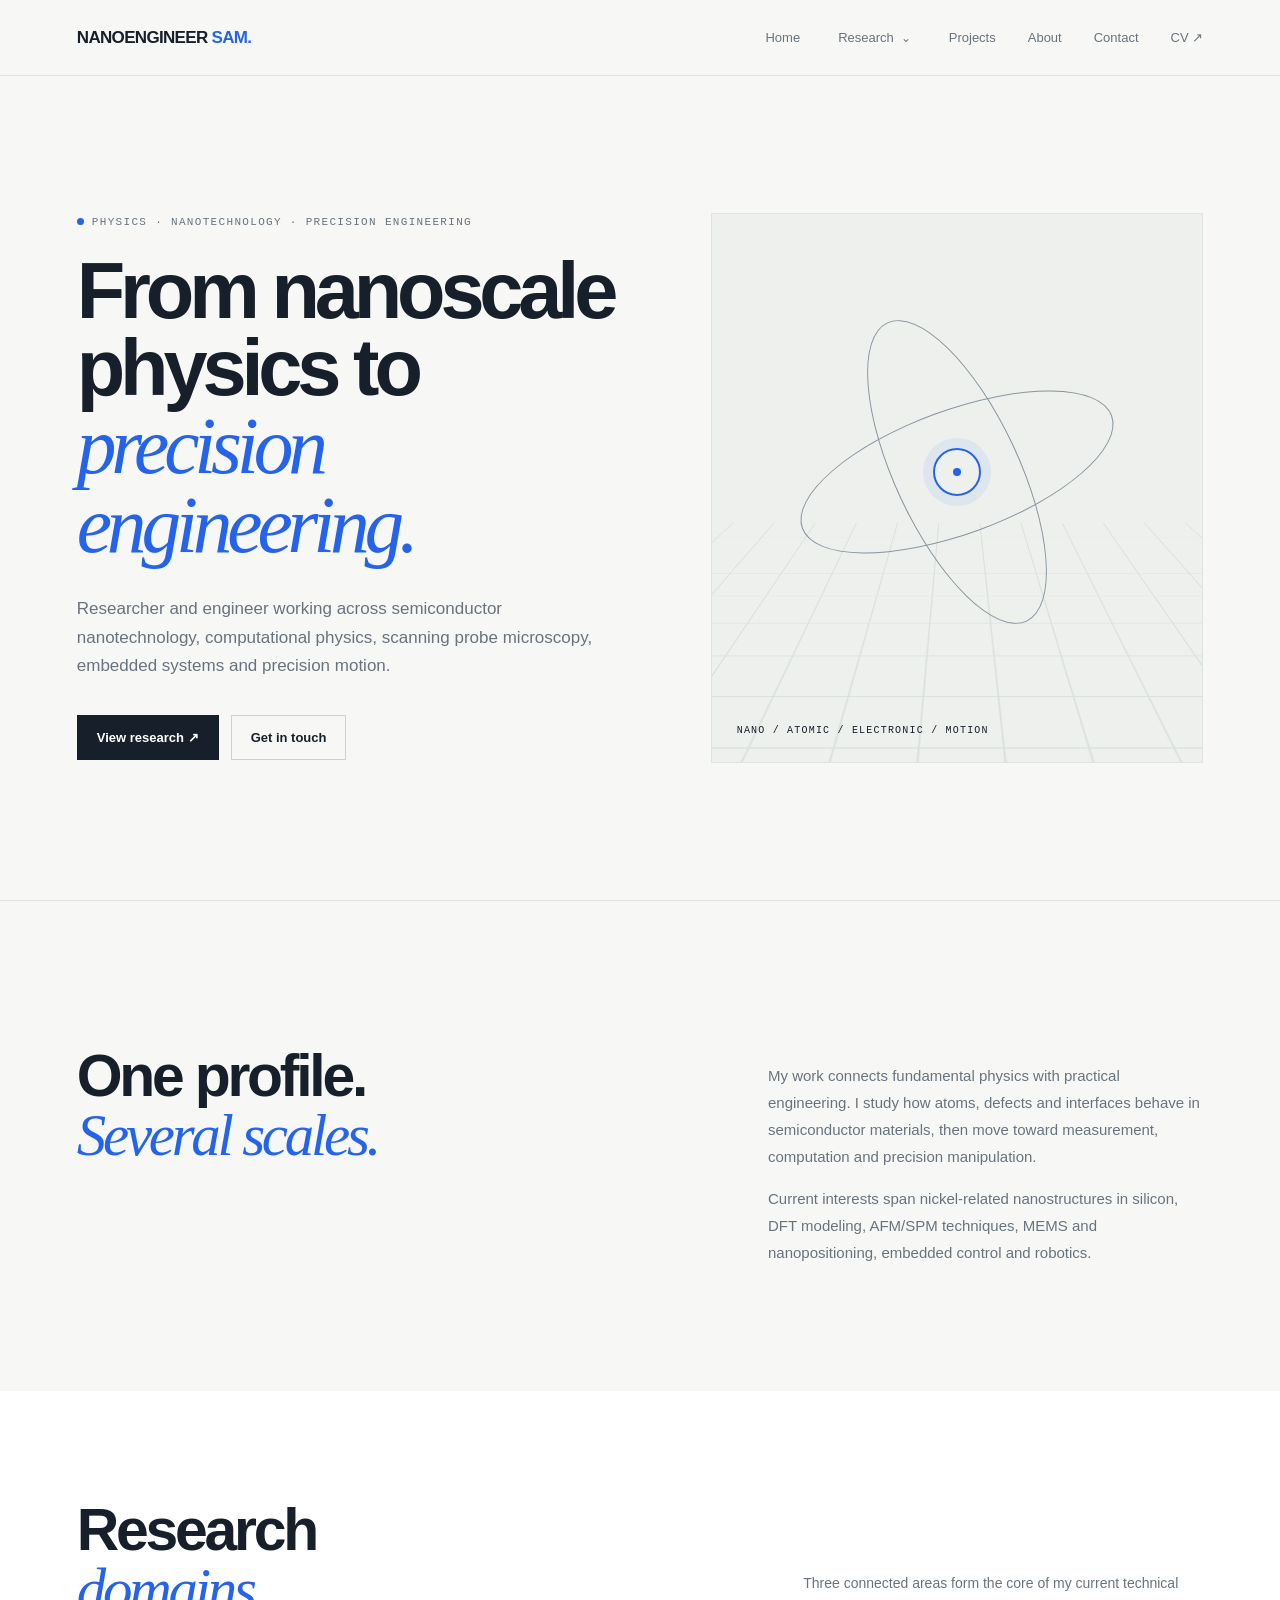
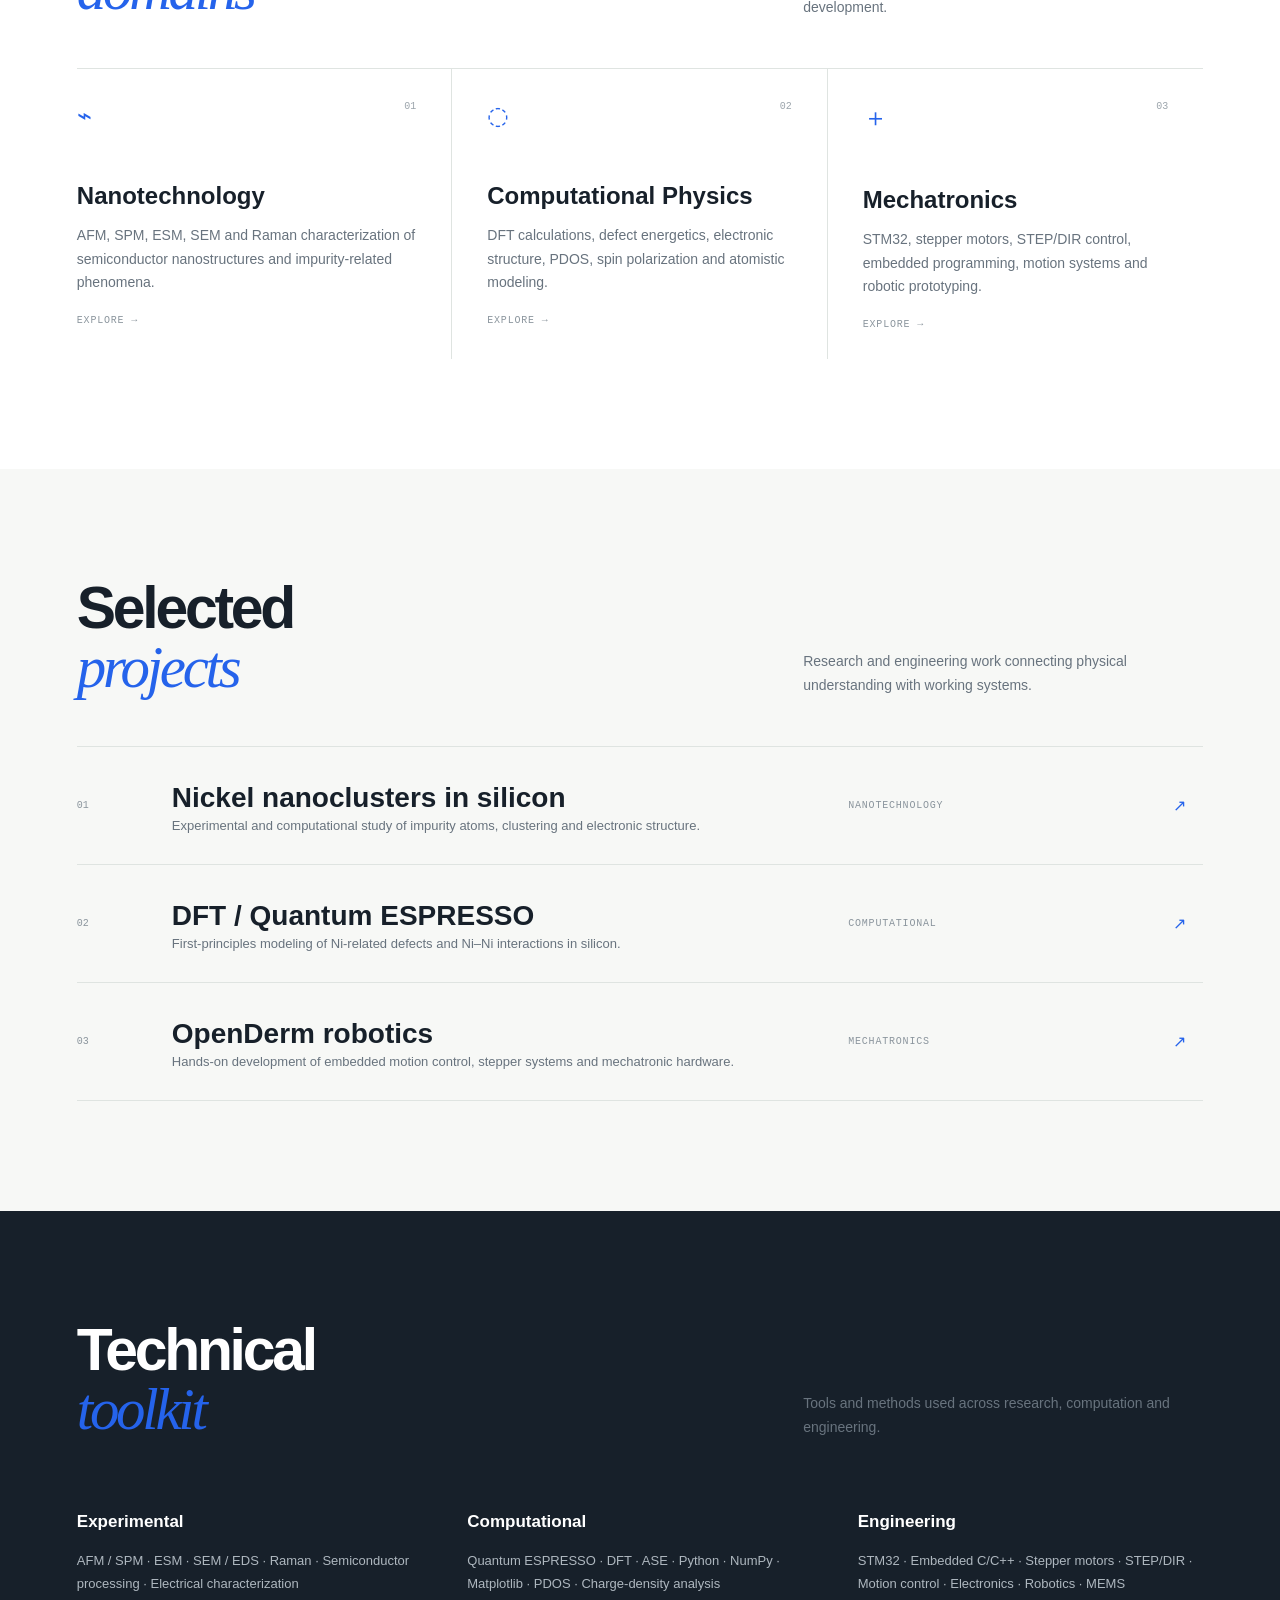
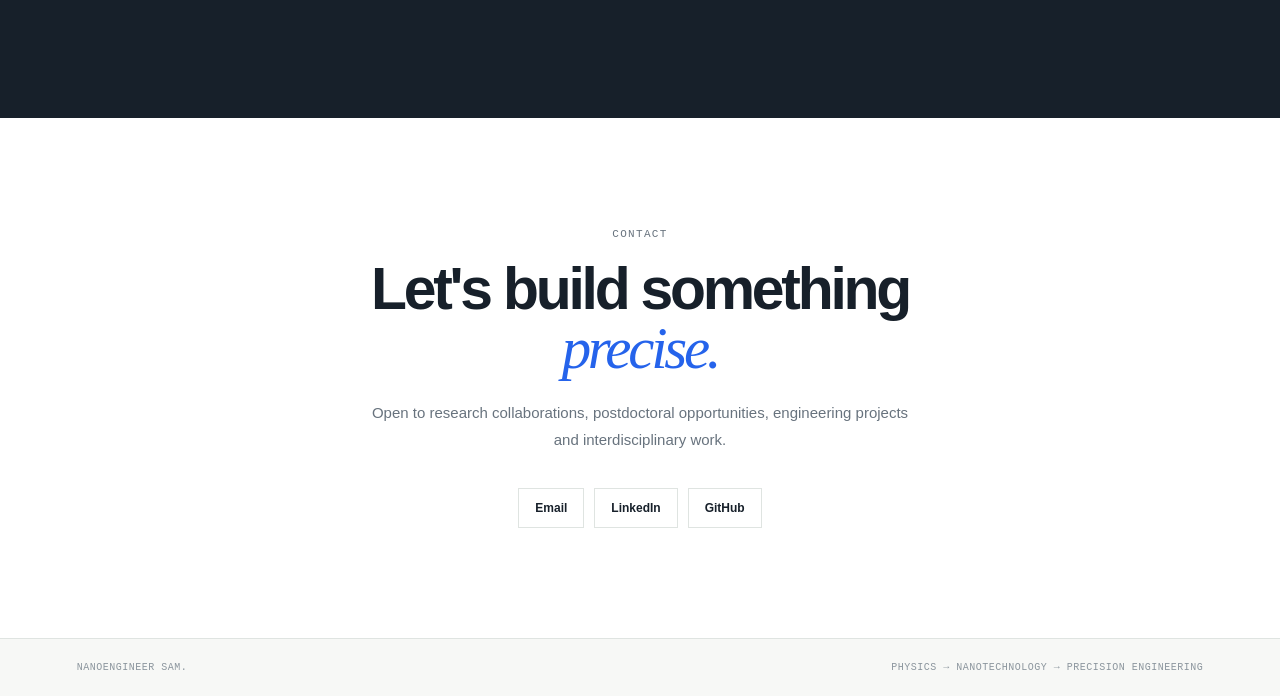
==== commit 10126370: "Add files via upload" ====
--- a/index.html
+++ b/index.html
@@ -35,4 +35,4 @@
 <div class="skill"><h3>Engineering</h3><p>STM32 · Embedded C/C++ · Stepper motors · STEP/DIR · Motion control · Electronics · Robotics · MEMS</p></div>
 </div></div></section>
 <section class="contact" id="contact"><div class="inner"><div class="kicker">CONTACT</div><h2>Let's build something<br><em>precise.</em></h2><p class="copy">Open to research collaborations, postdoctoral opportunities, engineering projects and interdisciplinary work.</p><div class="links"><a href="mailto:your.email@example.com">Email</a><a href="#" title="Add your LinkedIn URL">LinkedIn</a><a href="#" title="Add your GitHub URL">GitHub</a></div></div></section>
-</main><footer><span>NANOENGINEER SAM.</span><span>PHYSICS → NANOTECHNOLOGY → PRECISION ENGINEERING</span></footer></body></html>
+</main><footer><span>NANOENGINEER SAM.</span><span>PHYSICS → NANOTECHNOLOGY → PRECISION ENGINEERING</span></footer></body></html>
--- a/style.css
+++ b/style.css
@@ -0,0 +1,58 @@
+:root {
+  --bg:#f7f8f6; --paper:#fff; --ink:#17202a; --muted:#68737e;
+  --line:#dfe4e1; --accent:#2563eb;
+}
+*{box-sizing:border-box}
+html{scroll-behavior:smooth}
+body{margin:0;background:var(--bg);color:var(--ink);font-family:Inter,Arial,sans-serif}
+a{text-decoration:none;color:inherit}
+.nav{position:sticky;top:0;z-index:50;height:76px;padding:0 6vw;display:flex;align-items:center;justify-content:space-between;background:rgba(247,248,246,.95);backdrop-filter:blur(12px);border-bottom:1px solid var(--line)}
+.logo{font-size:17px;font-weight:700;letter-spacing:-.04em}.logo b{color:var(--accent)}
+.navlinks{display:flex;align-items:center;gap:32px;height:100%;font-size:13px;color:var(--muted)}
+.navlinks>a,.dropdown-button{height:100%;display:flex;align-items:center;border:0;background:none;color:inherit;font:inherit;cursor:pointer}
+.navlinks>a:hover,.dropdown-button:hover,.active{color:var(--ink)!important}
+.dropdown{position:relative;height:100%}
+.dropdown-button:after{content:"⌄";font-size:12px;margin-left:7px;transition:.2s}
+.dropdown:hover .dropdown-button:after{transform:rotate(180deg)}
+.dropdown-menu{position:absolute;top:68px;left:-22px;width:245px;background:#fff;border:1px solid var(--line);box-shadow:0 18px 45px rgba(23,32,42,.10);padding:9px;opacity:0;visibility:hidden;transform:translateY(8px);transition:.18s}
+.dropdown:hover .dropdown-menu,.dropdown:focus-within .dropdown-menu{opacity:1;visibility:visible;transform:translateY(0)}
+.dropdown-menu a{display:block;padding:14px;font-size:13px;color:var(--ink);border-radius:3px}.dropdown-menu a:hover{background:#f1f4f2}
+.dropdown-menu small{display:block;color:#89939b;font:10px "Courier New";margin-top:4px}
+.cv{font-size:13px;font-weight:700}
+.page{max-width:1450px;margin:auto}
+.hero{min-height:calc(100vh - 76px);padding:9vh 6vw;display:grid;grid-template-columns:1.05fr .95fr;gap:7vw;align-items:center}
+.kicker{font:11px "Courier New",monospace;letter-spacing:.12em;color:var(--muted)}.kicker i{display:inline-block;width:7px;height:7px;background:var(--accent);border-radius:50%;margin-right:8px}
+h1{font-size:clamp(52px,6.2vw,88px);line-height:.98;letter-spacing:-.065em;margin:24px 0 30px}
+h1 em,h2 em{font-family:Georgia,serif;font-weight:400;color:var(--accent)}
+.lead{max-width:600px;color:var(--muted);font-size:17px;line-height:1.7}
+.actions{display:flex;gap:12px;margin-top:34px}.btn{padding:14px 19px;border:1px solid #ccd3cf;font-size:13px;font-weight:700;display:inline-flex;gap:9px;align-items:center}.primary{background:var(--ink);color:#fff!important;border-color:var(--ink)!important}
+.visual{height:550px;border:1px solid var(--line);background:#edf0ed;position:relative;overflow:hidden}
+.grid{position:absolute;inset:-20%;background-image:linear-gradient(#d9dfdb 1px,transparent 1px),linear-gradient(90deg,#d9dfdb 1px,transparent 1px);background-size:46px 46px;transform:perspective(550px) rotateX(60deg) scale(1.35);top:32%}
+.orbit{position:absolute;left:50%;top:47%;width:330px;height:125px;border:1px solid #87939e;border-radius:50%;transform:translate(-50%,-50%) rotate(-20deg)}
+.orbit.two{transform:translate(-50%,-50%) rotate(65deg)}
+.core{position:absolute;left:50%;top:47%;width:48px;height:48px;border:2px solid var(--accent);border-radius:50%;transform:translate(-50%,-50%);box-shadow:0 0 0 10px rgba(37,99,235,.07)}
+.core:after{content:"";position:absolute;left:50%;top:50%;width:8px;height:8px;border-radius:50%;background:var(--accent);transform:translate(-50%,-50%)}
+.vlabel{position:absolute;left:25px;bottom:22px;font:10px/1.8 "Courier New";letter-spacing:.12em}
+section{padding:110px 6vw;max-width:1450px;margin:auto}.profile{border-top:1px solid var(--line)}
+.profilegrid{display:grid;grid-template-columns:1.15fr .85fr;gap:8vw;margin-top:36px}
+h2{font-size:clamp(40px,4.6vw,64px);line-height:1;letter-spacing:-.055em;margin:0}
+.copy{color:var(--muted);font-size:15px;line-height:1.8}
+.capabilities{background:#fff;max-width:none}.inner{max-width:1330px;margin:auto}
+.sectionhead{display:flex;justify-content:space-between;align-items:end;gap:30px;margin-bottom:48px}
+.sectionhead>p{max-width:400px;color:var(--muted);font-size:14px;line-height:1.7;margin:0}
+.cards{display:grid;grid-template-columns:repeat(3,1fr);border-top:1px solid var(--line)}
+.card{padding:32px 35px 28px 0;border-right:1px solid var(--line);min-height:260px}.card+.card{padding-left:35px}.card:last-child{border-right:0}
+.card .num{float:right;font:10px "Courier New";color:#9ca5ac}.icon{font-size:25px;color:var(--accent);margin-bottom:52px}
+.card h3{font-size:24px;margin:0 0 12px}.card p{font-size:14px;color:var(--muted);line-height:1.7}
+.projects{max-width:none}.projectrow{display:grid;grid-template-columns:70px 1fr 300px 30px;gap:25px;align-items:center;padding:31px 0;border-top:1px solid var(--line)}.projectrow:last-child{border-bottom:1px solid var(--line)}
+.pnum,.ptype{font:10px "Courier New";color:#8b959d}.ptype{letter-spacing:.08em}.projectrow h3{font-size:28px;margin:4px 0}.projectrow p{margin:0;color:var(--muted);font-size:13px}.arrow{color:var(--accent)}
+.skills{background:var(--ink);color:#fff;max-width:none}.skillgrid{display:grid;grid-template-columns:repeat(3,1fr);gap:45px;margin-top:55px}
+.skill h3{font-size:17px}.skill p{color:#aeb7bf;line-height:1.8;font-size:13px}
+.contact{text-align:center;background:#fff;max-width:none}.contact h2{margin:20px 0}.contact .copy{max-width:550px;margin:0 auto 35px}
+.links{display:flex;justify-content:center;flex-wrap:wrap;gap:10px}.links a{border:1px solid var(--line);padding:12px 16px;font-size:12px;font-weight:600}
+.pagehero{padding:105px 6vw 80px;border-bottom:1px solid var(--line)}.pagehero .inner{max-width:1330px}.pagehero h1{font-size:clamp(52px,7vw,92px);max-width:950px;margin:25px 0}.pagehero .lead{max-width:720px}
+.content{padding:80px 6vw;max-width:1330px;margin:auto}.contentgrid{display:grid;grid-template-columns:1fr 1fr;gap:70px}
+.block{border-top:1px solid var(--line);padding-top:22px}.block h2{font-size:34px;margin-bottom:18px}.block p,.block li{color:var(--muted);font-size:15px;line-height:1.8}
+.pillrow{display:flex;flex-wrap:wrap;gap:8px;margin-top:25px}.pill{padding:8px 10px;border:1px solid var(--line);font:10px "Courier New";color:#66717c}
+footer{border-top:1px solid var(--line);padding:23px 6vw;display:flex;justify-content:space-between;color:#8b959d;font:10px "Courier New";letter-spacing:.05em}
+@media(max-width:850px){.nav{padding:0 5vw}.navlinks{display:none}.hero{grid-template-columns:1fr;padding:65px 5vw}.visual{height:390px}section{padding:75px 5vw}.profilegrid,.cards,.skillgrid,.contentgrid{grid-template-columns:1fr}.card,.card+.card{padding:28px 0;border-right:0;border-bottom:1px solid var(--line)}.card:last-child{border-bottom:0}.sectionhead{display:block}.sectionhead>p{margin-top:20px}.projectrow{grid-template-columns:42px 1fr 25px}.projectrow p{display:none}.pagehero{padding:70px 5vw}.content{padding:60px 5vw}footer{flex-direction:column;gap:8px}}
